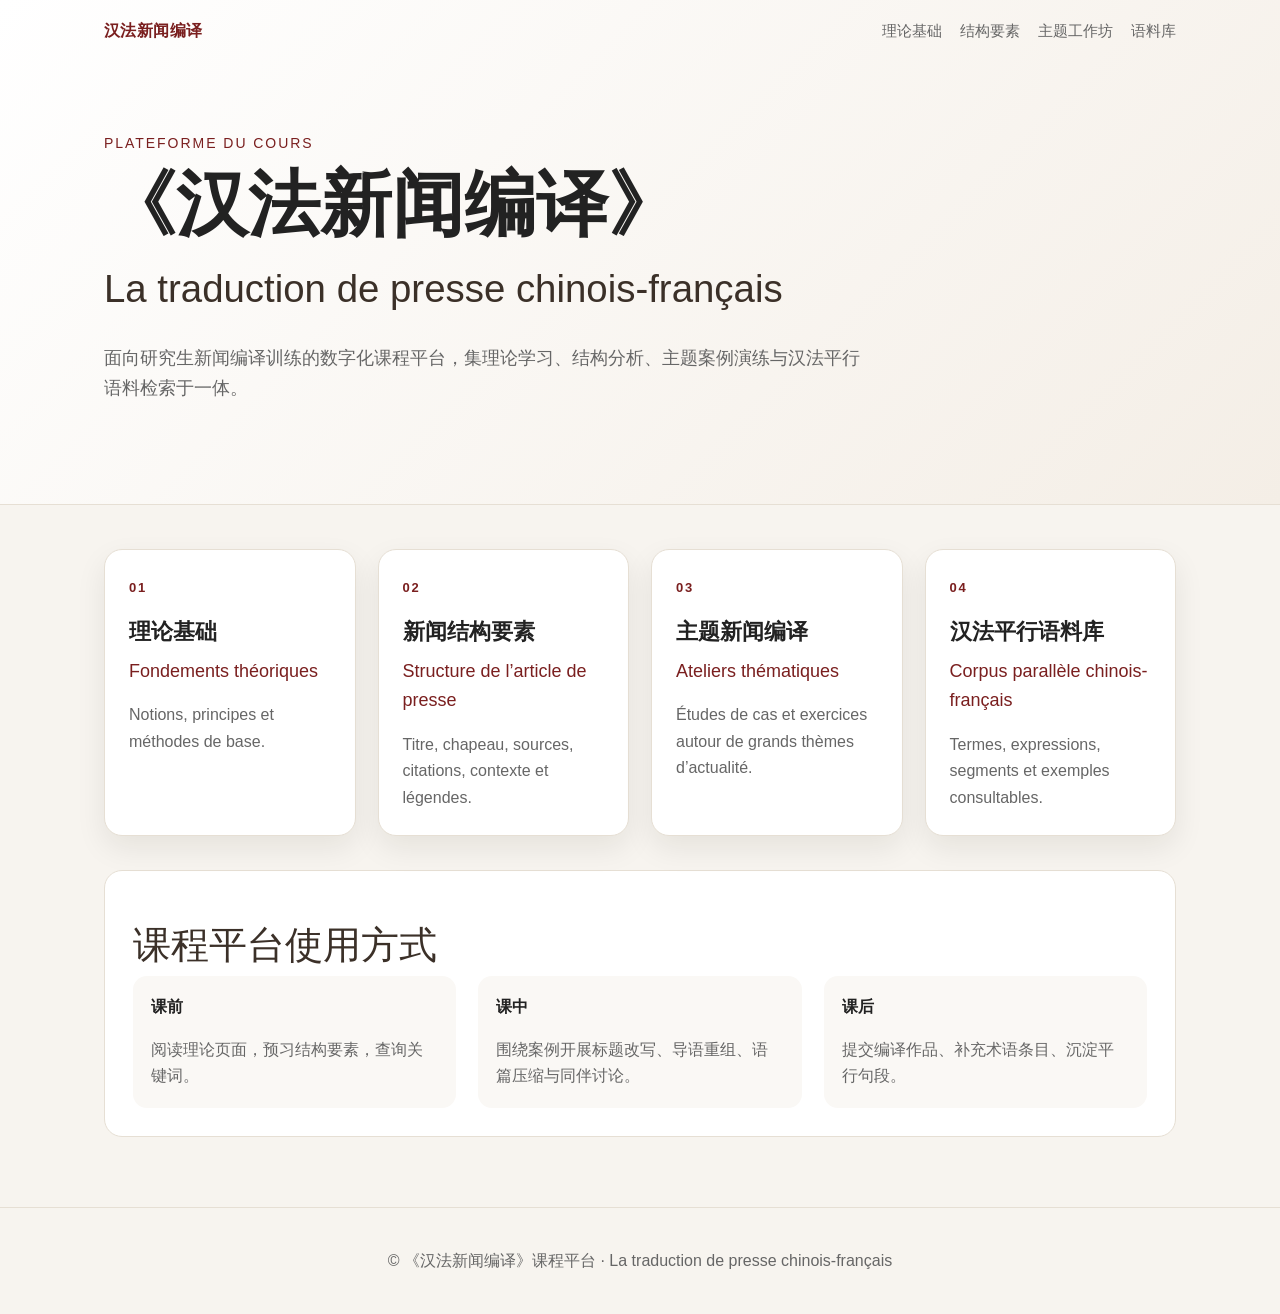
==== index.html @ 31303fdd "Add files via upload" ====
<!doctype html>
<html lang="zh-CN">
<head>
  <meta charset="utf-8">
  <meta name="viewport" content="width=device-width, initial-scale=1">
  <title>《汉法新闻编译》课程平台</title>
  <link rel="stylesheet" href="assets/css/style.css">
</head>
<body>
  <header class="site-header">
    <nav class="top-nav">
      <a class="brand" href="index.html">汉法新闻编译</a>
      <div class="nav-links">
        <a href="01-fondements/index.html">理论基础</a>
        <a href="02-structure/index.html">结构要素</a>
        <a href="03-ateliers/index.html">主题工作坊</a>
        <a href="04-corpus/index.html">语料库</a>
      </div>
    </nav>
    <section class="hero">
      <p class="eyebrow">Plateforme du cours</p>
      <h1>《汉法新闻编译》</h1>
      <h2>La traduction de presse chinois-français</h2>
      <p class="hero-text">面向研究生新闻编译训练的数字化课程平台，集理论学习、结构分析、主题案例演练与汉法平行语料检索于一体。</p>
    </section>
  </header>

  <main class="container">
    <section class="grid four-cards" aria-label="四大课程板块">
      <a class="card" href="01-fondements/index.html">
        <span class="card-number">01</span>
        <h3>理论基础</h3>
        <p class="fr-title">Fondements théoriques</p>
        <p>Notions, principes et méthodes de base.</p>
      </a>
      <a class="card" href="02-structure/index.html">
        <span class="card-number">02</span>
        <h3>新闻结构要素</h3>
        <p class="fr-title">Structure de l’article de presse</p>
        <p>Titre, chapeau, sources, citations, contexte et légendes.</p>
      </a>
      <a class="card" href="03-ateliers/index.html">
        <span class="card-number">03</span>
        <h3>主题新闻编译</h3>
        <p class="fr-title">Ateliers thématiques</p>
        <p>Études de cas et exercices autour de grands thèmes d’actualité.</p>
      </a>
      <a class="card" href="04-corpus/index.html">
        <span class="card-number">04</span>
        <h3>汉法平行语料库</h3>
        <p class="fr-title">Corpus parallèle chinois-français</p>
        <p>Termes, expressions, segments et exemples consultables.</p>
      </a>
    </section>

    <section class="panel">
      <h2>课程平台使用方式</h2>
      <div class="steps">
        <div><strong>课前</strong><p>阅读理论页面，预习结构要素，查询关键词。</p></div>
        <div><strong>课中</strong><p>围绕案例开展标题改写、导语重组、语篇压缩与同伴讨论。</p></div>
        <div><strong>课后</strong><p>提交编译作品、补充术语条目、沉淀平行句段。</p></div>
      </div>
    </section>
  </main>

  <footer class="site-footer">
    <p>© 《汉法新闻编译》课程平台 · La traduction de presse chinois-français</p>
  </footer>
</body>
</html>
---- assets/css/style.css ----
:root {
  --bg: #f7f4ef;
  --paper: #ffffff;
  --ink: #222222;
  --muted: #666666;
  --line: #e6dfd4;
  --accent: #7a1f1f;
  --accent-soft: #f2e4e0;
  --shadow: 0 12px 30px rgba(30, 20, 10, 0.08);
}
* { box-sizing: border-box; }
body {
  margin: 0;
  font-family: -apple-system, BlinkMacSystemFont, "Segoe UI", "Noto Sans SC", "Microsoft YaHei", Arial, sans-serif;
  line-height: 1.65;
  color: var(--ink);
  background: var(--bg);
}
a { color: inherit; text-decoration: none; }
.site-header {
  background: linear-gradient(135deg, #fff 0%, #f4eee6 100%);
  border-bottom: 1px solid var(--line);
}
.top-nav {
  max-width: 1120px;
  margin: 0 auto;
  padding: 18px 24px;
  display: flex;
  justify-content: space-between;
  align-items: center;
  gap: 24px;
}
.brand { font-weight: 700; color: var(--accent); letter-spacing: .03em; }
.nav-links { display: flex; gap: 18px; flex-wrap: wrap; font-size: 15px; color: var(--muted); }
.nav-links a:hover { color: var(--accent); }
.hero {
  max-width: 1120px;
  margin: 0 auto;
  padding: 70px 24px 82px;
}
.eyebrow { color: var(--accent); text-transform: uppercase; letter-spacing: .14em; font-size: 14px; margin: 0 0 12px; }
h1 { font-size: clamp(38px, 6vw, 72px); line-height: 1.05; margin: 0; }
h2 { font-size: clamp(24px, 3vw, 40px); margin: 14px 0 0; font-weight: 500; color: #3b3028; }
.hero-text { max-width: 760px; font-size: 18px; color: var(--muted); margin-top: 24px; }
.container { max-width: 1120px; margin: 0 auto; padding: 44px 24px 70px; }
.grid { display: grid; gap: 22px; }
.four-cards { grid-template-columns: repeat(4, minmax(0, 1fr)); }
.card {
  display: block;
  background: var(--paper);
  border: 1px solid var(--line);
  border-radius: 18px;
  padding: 24px;
  box-shadow: var(--shadow);
  transition: transform .18s ease, border-color .18s ease;
}
.card:hover { transform: translateY(-4px); border-color: #d8b7ae; }
.card-number { color: var(--accent); font-weight: 700; font-size: 13px; letter-spacing: .14em; }
.card h3 { margin: 14px 0 6px; font-size: 22px; }
.fr-title { font-size: 18px; color: var(--accent); margin: 0 0 12px; }
.card p:last-child { color: var(--muted); margin-bottom: 0; }
.panel {
  margin-top: 34px;
  background: var(--paper);
  border: 1px solid var(--line);
  border-radius: 18px;
  padding: 28px;
}
.steps { display: grid; grid-template-columns: repeat(3, 1fr); gap: 22px; }
.steps div { padding: 18px; background: #faf8f5; border-radius: 14px; }
.steps p { margin-bottom: 0; color: var(--muted); }
.content-layout { display: grid; grid-template-columns: 280px 1fr; gap: 32px; }
.sidebar { position: sticky; top: 18px; align-self: start; background: var(--paper); border: 1px solid var(--line); border-radius: 16px; padding: 20px; }
.sidebar h2 { font-size: 18px; margin-top: 0; }
.sidebar ul { padding-left: 18px; margin-bottom: 0; }
.sidebar li { margin: 8px 0; }
.article { background: var(--paper); border: 1px solid var(--line); border-radius: 18px; padding: 34px; }
.article h1 { font-size: 38px; }
.article h2 { font-size: 26px; color: var(--ink); border-top: 1px solid var(--line); padding-top: 22px; margin-top: 30px; }
.article h3 { font-size: 20px; margin-top: 22px; }
.badge { display: inline-block; background: var(--accent-soft); color: var(--accent); border-radius: 999px; padding: 4px 10px; font-size: 13px; margin-right: 8px; }
.search-box { display: grid; grid-template-columns: 1fr 180px 150px; gap: 12px; margin: 22px 0; }
input, select, button { font: inherit; border: 1px solid var(--line); border-radius: 12px; padding: 12px 14px; background: #fff; }
button { background: var(--accent); color: #fff; cursor: pointer; border-color: var(--accent); }
.result { border: 1px solid var(--line); border-radius: 14px; padding: 18px; margin: 14px 0; background: #fff; }
.result h3 { margin: 0 0 8px; }
.meta { color: var(--muted); font-size: 14px; }
.site-footer { text-align: center; color: var(--muted); border-top: 1px solid var(--line); padding: 24px; }
@media (max-width: 900px) {
  .four-cards { grid-template-columns: repeat(2, 1fr); }
  .content-layout { grid-template-columns: 1fr; }
  .sidebar { position: static; }
  .steps { grid-template-columns: 1fr; }
  .search-box { grid-template-columns: 1fr; }
}
@media (max-width: 560px) {
  .four-cards { grid-template-columns: 1fr; }
  .top-nav { align-items: flex-start; flex-direction: column; }
}
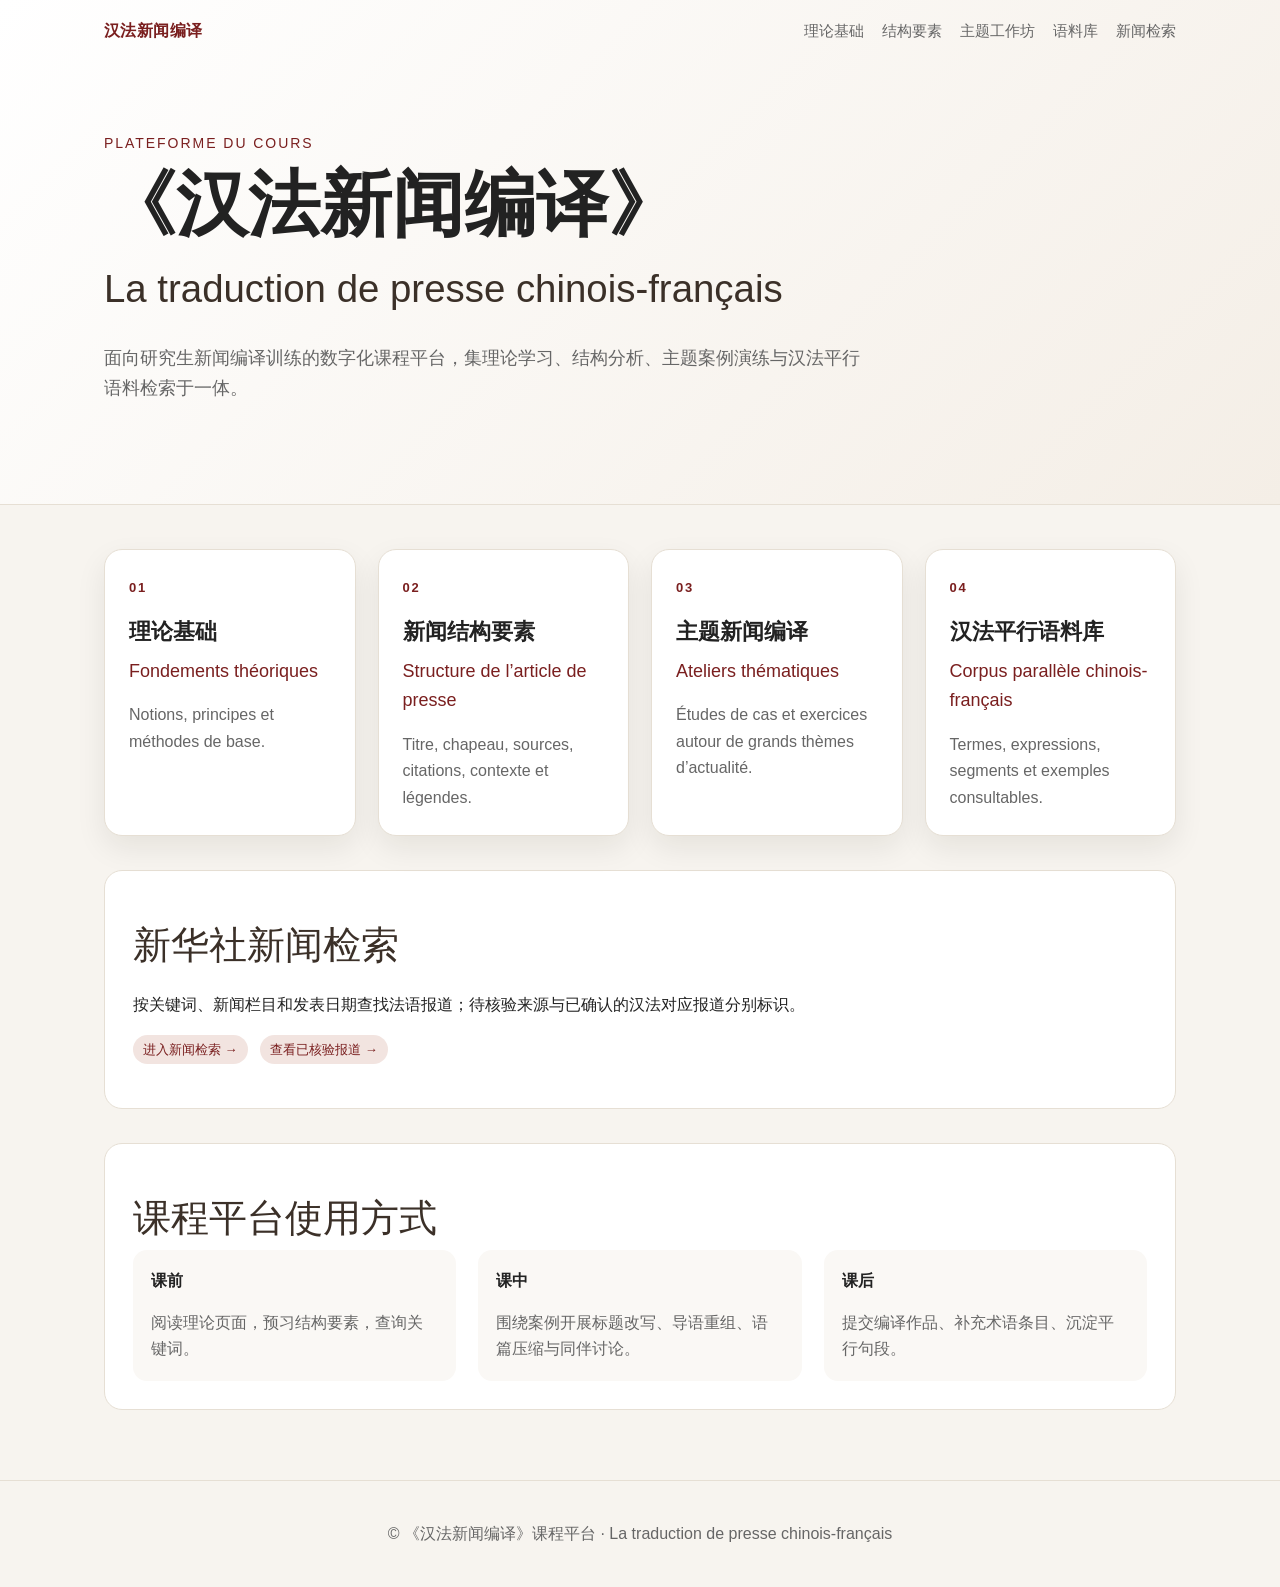
==== commit 5082211a: "Add Xinhua news search with reviewed Chinese pairs and date safeguards" ====
--- a/index.html
+++ b/index.html
@@ -15,6 +15,7 @@
         <a href="02-structure/index.html">结构要素</a>
         <a href="03-ateliers/index.html">主题工作坊</a>
         <a href="04-corpus/index.html">语料库</a>
+        <a href="04-corpus/news.html">新闻检索</a>
       </div>
     </nav>
     <section class="hero">
@@ -54,6 +55,12 @@
     </section>
 
     <section class="panel">
+      <h2>新华社新闻检索</h2>
+      <p>按关键词、新闻栏目和发表日期查找法语报道；待核验来源与已确认的汉法对应报道分别标识。</p>
+      <p><a class="badge" href="04-corpus/news.html">进入新闻检索 →</a> <a class="badge" href="04-corpus/news.html?status=verified&amp;period=all">查看已核验报道 →</a></p>
+    </section>
+
+    <section class="panel">
       <h2>课程平台使用方式</h2>
       <div class="steps">
         <div><strong>课前</strong><p>阅读理论页面，预习结构要素，查询关键词。</p></div>
